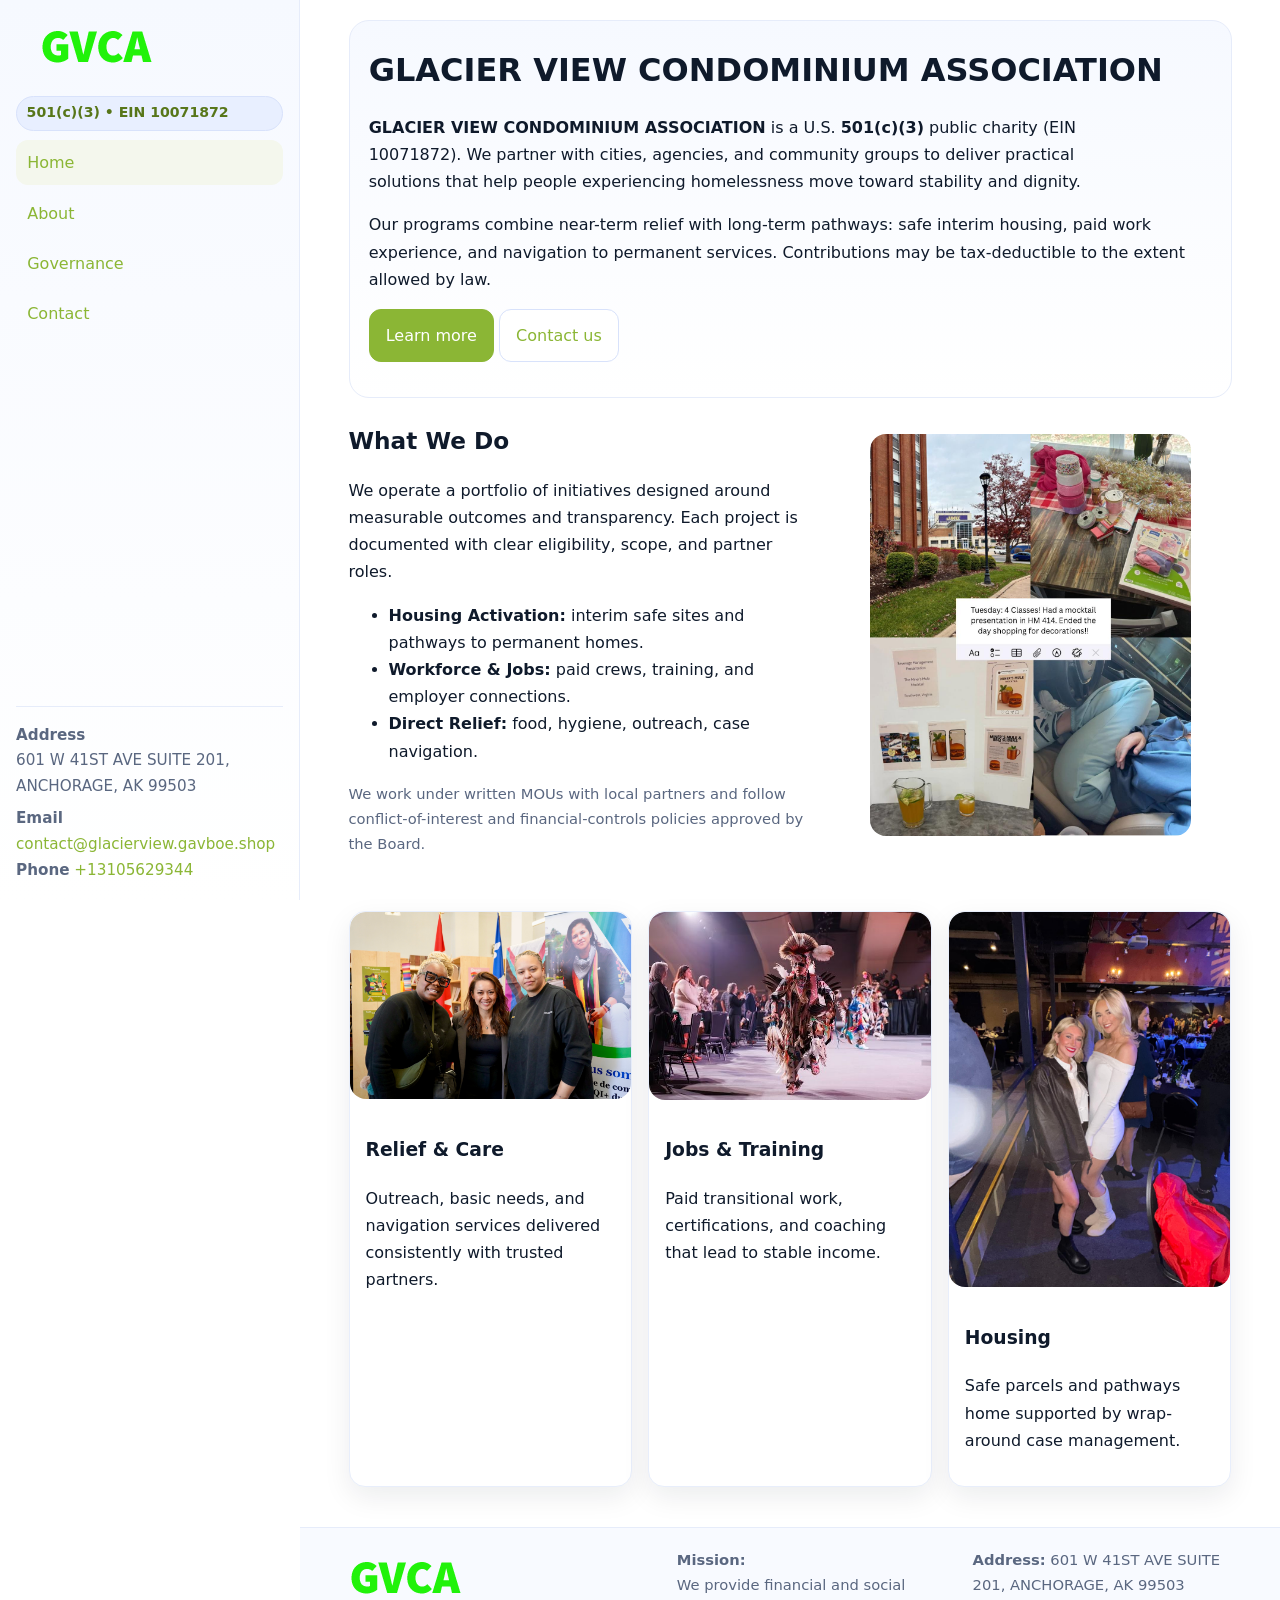
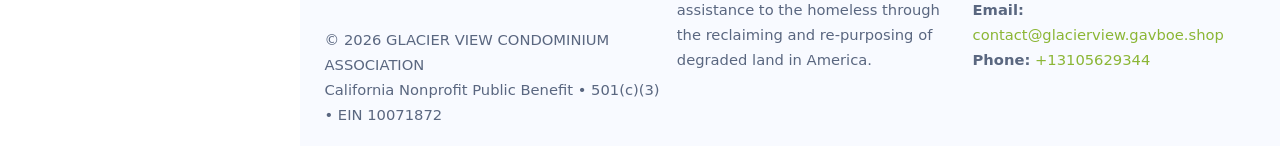
==== index.html @ ed0e2d66 "Initial commit" ====
<!doctype html>
<html lang="en">
<head>
<meta charset="utf-8"/>
<meta name="viewport" content="width=device-width,initial-scale=1"/>
<title>GLACIER VIEW CONDOMINIUM ASSOCIATION – Nonprofit • 2025</title>
<link rel="stylesheet" href="assets/styles.css"/>
<link rel="icon" href="images/logo.png">
<meta name="data-ein" content="10071872"><meta name="data-name" content="GLACIER VIEW CONDOMINIUM ASSOCIATION">
<meta name="data-email" content="contact@glacierview.gavboe.shop"><meta name="data-phone" content="+13105629344">
<meta name="data-address" content="601 W 41ST AVE SUITE 201, ANCHORAGE, AK 99503"><meta name="data-map" content="601+W+41ST+AVE+SUITE+201,+ANCHORAGE,+AK+99503">
  <meta name="description" content="Our nonprofit strengthens the community with programs focused on community services, education, and direct relief.">
</head>
<body>
<div style="position:absolute;left:-9999px;top:-9999px;opacity:0" data-uniq="{{UNIQUE_BLOB}}">
  <span>Our nonprofit strengthens the community with programs focused on community services, education, and direct relief.</span><svg width="12" height="12" viewBox="0 0 12 12" xmlns="http://www.w3.org/2000/svg"><circle cx="6" cy="6" r="5" fill="#2563eb"/></svg><img src="images/jobs.jpg" width="1" height="1" alt="" loading="lazy"/>
</div>

<div class="app">
  <aside class="sidebar" aria-label="Sidebar">
    <div class="cc25928b14f"><img src="images/logo.png" alt="GLACIER VIEW CONDOMINIUM ASSOCIATION logo"></div>
    <span class="c1019b9b7dc">501(c)(3) • EIN 10071872</span>
    <nav class="c02198a5b81" aria-label="Main navigation">
      <a class="active" href="index.html">Home</a>
      <a href="about.html">About</a>
      <a href="governance.html">Governance</a>
      <a href="contact.html">Contact</a>
    </nav>
    <div class="contact">
      <div><strong>Address</strong><br>601 W 41ST AVE SUITE 201, ANCHORAGE, AK 99503</div>
      <div style="margin-top:.4rem"><strong>Email</strong> <a href="mailto:contact@glacierview.gavboe.shop">contact@glacierview.gavboe.shop</a></div>
      <div><strong>Phone</strong> <a href="tel:+13105629344">+13105629344</a></div>
    </div>
  </aside>

  <main>
    <div class="container">
      <section class="c3f996cc92d" aria-labelledby="home-title">
        <h1 id="home-title">GLACIER VIEW CONDOMINIUM ASSOCIATION</h1>
        <p class="ca9aa17919a">
          <strong>GLACIER VIEW CONDOMINIUM ASSOCIATION</strong> is a U.S. <strong>501(c)(3)</strong> public charity (EIN 10071872).
          We partner with cities, agencies, and community groups to deliver practical solutions that
          help people experiencing homelessness move toward stability and dignity.
        </p>
        <p>
          Our programs combine near-term relief with long-term pathways: safe interim housing,
          paid work experience, and navigation to permanent services. Contributions may be
          tax-deductible to the extent allowed by law.
        </p>
        <p>
          <a class="c8f2cf58bca btn-primary" href="about.html">Learn more</a>
          <a class="c8f2cf58bca" href="contact.html">Contact us</a>
        </p>
      </section>

      <section class="section split">
        <div>
          <h2>What We Do</h2>
          <p>
            We operate a portfolio of initiatives designed around measurable outcomes and transparency.
            Each project is documented with clear eligibility, scope, and partner roles.
          </p>
          <ul>
            <li><strong>Housing Activation:</strong> interim safe sites and pathways to permanent homes.</li>
            <li><strong>Workforce & Jobs:</strong> paid crews, training, and employer connections.</li>
            <li><strong>Direct Relief:</strong> food, hygiene, outreach, case navigation.</li>
          </ul>
          <p class="small">
            We work under written MOUs with local partners and follow conflict-of-interest and
            financial-controls policies approved by the Board.
          </p>
        </div>
        <figure>
          <img src="images/hero.jpg" alt="Community program in action">
        </figure>
      </section>

      <section class="section grid-3" aria-label="Highlights">
        <article class="ce4a88414f0">
          <img src="images/relief.jpg" alt="">
          <div class="card-body">
            <h3>Relief & Care</h3>
            <p>Outreach, basic needs, and navigation services delivered consistently with trusted partners.</p>
          </div>
        </article>
        <article class="ce4a88414f0">
          <img src="images/jobs.jpg" alt="">
          <div class="card-body">
            <h3>Jobs & Training</h3>
            <p>Paid transitional work, certifications, and coaching that lead to stable income.</p>
          </div>
        </article>
        <article class="ce4a88414f0">
          <img src="images/land.jpg" alt="">
          <div class="card-body">
            <h3>Housing</h3>
            <p>Safe parcels and pathways home supported by wrap-around case management.</p>
          </div>
        </article>
      </section>
    </div>

    <footer class="footer">
      <div class="container grid">
        <div>
          <img src="images/logo.png" alt="" style="width:160px;height:auto;margin-bottom:.5rem">
          <div class="small">© <span id="year"></span> GLACIER VIEW CONDOMINIUM ASSOCIATION</div>
          <div class="small">California Nonprofit Public Benefit • 501(c)(3) • EIN 10071872</div>
        </div>
        <div>
          <div class="small"><strong>Mission:</strong><br>
            We provide financial and social assistance to the homeless through the reclaiming
            and re-purposing of degraded land in America.
          </div>
        </div>
        <div>
          <div class="small"><strong>Address:</strong> 601 W 41ST AVE SUITE 201, ANCHORAGE, AK 99503<br>
            <strong>Email:</strong> <a href="mailto:contact@glacierview.gavboe.shop">contact@glacierview.gavboe.shop</a><br>
            <strong>Phone:</strong> <a href="tel:+13105629344">+13105629344</a>
          </div>
        </div>
      </div>
    </footer>
  </main>
</div>

<!-- Color/skin by EIN/NAME -->
<script>
(function(){function g(n){const e=document.querySelector('meta[name="'+n+'"]');return e?e.content:''}
function h(s){let x=2166136261>>>0;for(let i=0;i<s.length;i++){x^=s.charCodeAt(i);x=(x*16777619)>>>0}return x>>>0}
let k=(g('data-ein')||'').replace(/\D+/g,'');if(!k)k=g('data-name')||location.hostname||'default';
const key=h(String(k)),H=key%360,S=55+(key%20),L=46;
const brand=`hsl(${H} ${S}% ${L}%)`,ink=`hsl(${H} ${Math.min(95,S+10)}% ${Math.max(22,L-18)}%)`,soft=`hsl(${H} ${Math.max(40,S-25)}% 95%)`;
const r=document.documentElement;r.style.setProperty('--brand',brand);r.style.setProperty('--brand-ink',ink);r.style.setProperty('--soft',soft);
const y=document.getElementById('year'); if(y) y.textContent=new Date().getFullYear();})();
</script>
</body>
</html>
---- assets/styles.css ----
:root{
  --ink:#0f1a2b; --muted:#5a6780; --paper:#fff; --line:#e6ecfa;
  --brand:#2b5fb8; --brand-ink:#0f3d99; --soft:#eaf1ff;
  --radius:16px; --shadow:0 10px 28px rgba(15,26,43,.08)
}
*{box-sizing:border-box}
html,body{height:100%}
body{
  margin:0;background:var(--paper);color:var(--ink);
  font-family:Inter,system-ui,-apple-system,Segoe UI,Roboto,Arial,sans-serif;
  line-height:1.7
}
a{color:var(--brand);text-decoration:none}
a:hover{text-decoration:underline}
img{max-width:100%;display:block;border-radius:var(--radius)}

.app{display:grid;grid-template-columns:300px 1fr;min-height:100svh}
.sidebar{
  border-right:1px solid var(--line);
  background:linear-gradient(180deg,#f6f9ff,#fff);
  position:sticky;top:0;height:100svh;
  display:flex;flex-direction:column;padding:1rem
}
.cc25928b14f{display:flex;align-items:center;gap:.6rem;margin-bottom:.5rem}
.cc25928b14f img{width:160px;height:auto}
.c1019b9b7dc{display:inline-flex;gap:.45rem;align-items:center;background:#e8efff;border:1px solid #d8e2fb;color:var(--brand-ink);border-radius:999px;padding:.28rem .6rem;font-size:.88rem;font-weight:700}
.c02198a5b81{display:grid;gap:.35rem;margin:.6rem 0 1rem}
.c02198a5b81 a{padding:.55rem .7rem;border-radius:12px}
.c02198a5b81 a.active,.c02198a5b81 a:hover{background:var(--soft);text-decoration:none}
.sidebar .contact{margin-top:auto;border-top:1px solid var(--line);padding-top:1rem;font-size:.95rem;color:var(--muted)}

main{display:flex;flex-direction:column;min-height:100svh}
main > .container{padding:1.25rem 1.5rem}
.container{width:min(980px,95%);margin-inline:auto}
.section{padding:1.25rem 0}
.split{display:grid;grid-template-columns:1fr;gap:1.2rem;align-items:start}
.grid-3{display:grid;grid-template-columns:1fr;gap:1rem}

.c3f996cc92d{
  background:linear-gradient(180deg,#f6f9ff,#fff);
  border:1px solid var(--line);border-radius:20px;padding:1.2rem
}
h1{font-size:2rem;margin:.2rem 0 .2rem 0}
h2{font-size:1.45rem;margin:.2rem 0 .6rem}
.ca9aa17919a{max-width:75ch}

.ce4a88414f0{background:#fff;border:1px solid #e8eefb;border-radius:var(--radius);box-shadow:var(--shadow);overflow:hidden}
.card-body{padding:1rem}

dl.facts{display:grid;grid-template-columns:1fr;gap:.6rem}
dl.facts dt{font-weight:700}
dl.facts dd{margin:0;color:var(--muted)}

.c61e7983bc0{display:grid;grid-template-columns:1fr;gap:.9rem}
label{display:grid;gap:.35rem;font-weight:600}
input,textarea{
  width:100%;padding:.75rem .85rem;border:1px solid #d8e2fb;border-radius:12px;
  font:inherit;line-height:1.5
}
input:focus,textarea:focus{outline:2px solid var(--soft);border-color:var(--brand)}
.c8f2cf58bca{display:inline-block;padding:.75rem 1rem;border:1px solid #d8e2fb;border-radius:12px;background:#fff}
.c8f2cf58bca:hover{box-shadow:var(--shadow);text-decoration:none}
.btn-primary{background:var(--brand);border-color:var(--brand);color:#fff}

.map-embed iframe{width:100%;aspect-ratio:16/9;border:0;border-radius:20px;box-shadow:var(--shadow)}
.small{font-size:.92rem;color:var(--muted)}
.upper-strong{font-weight:800;text-transform:uppercase;letter-spacing:.02em}

.footer{border-top:1px solid var(--line);background:#f8faff;margin-top:auto}
.footer .grid{display:grid;grid-template-columns:1fr;gap:.8rem;padding:1.2rem 0}

@media(min-width:760px){
  .grid-3{grid-template-columns:repeat(3,1fr)}
  .split{grid-template-columns:1.15fr 1fr}
  .footer .grid{grid-template-columns:1.2fr 1fr 1fr}
}
@media(max-width:920px){
  .app{grid-template-columns:1fr}
  .sidebar{display:none}
}
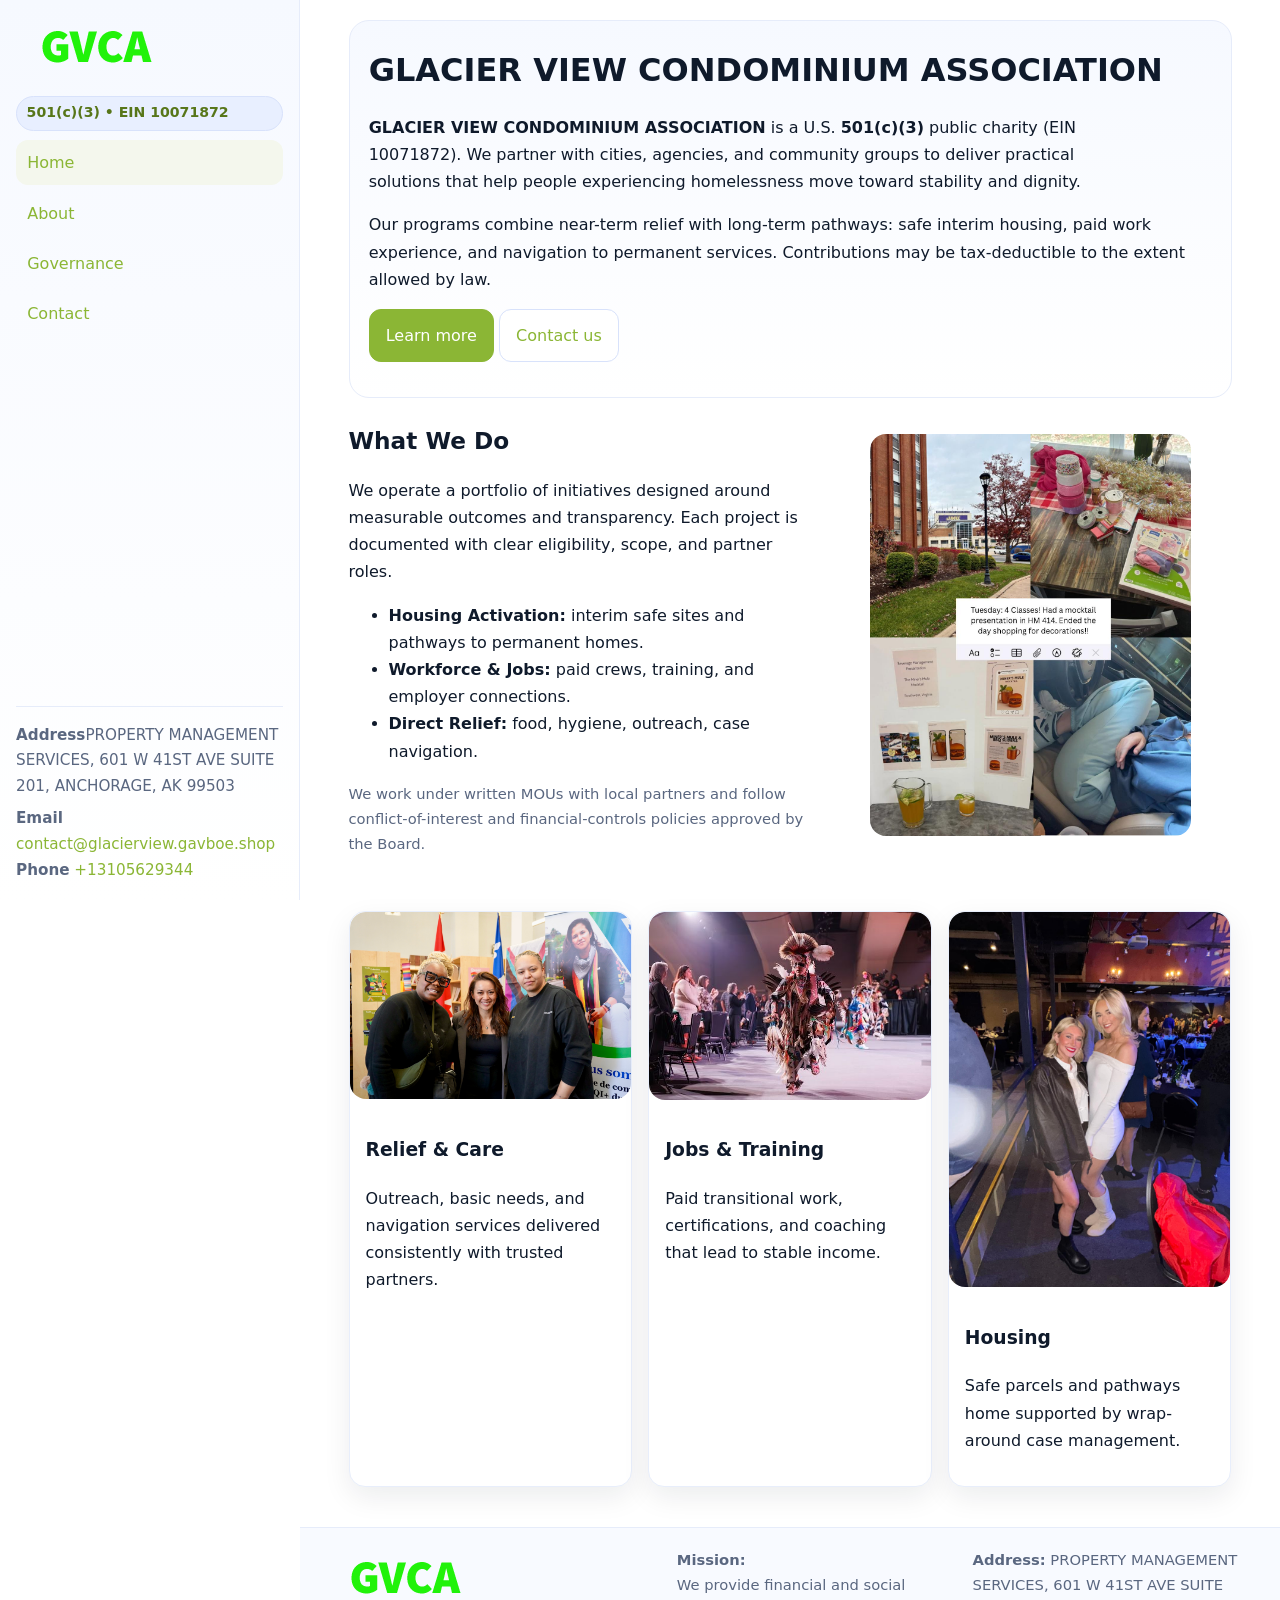
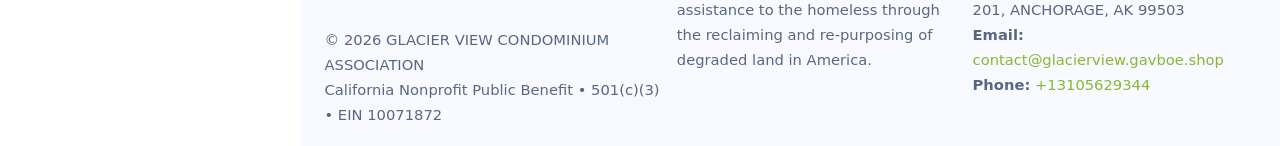
==== commit 5f79c7f2: "Safe replace address only" ====
--- a/index.html
+++ b/index.html
@@ -8,7 +8,7 @@
 <link rel="icon" href="images/logo.png">
 <meta name="data-ein" content="10071872"><meta name="data-name" content="GLACIER VIEW CONDOMINIUM ASSOCIATION">
 <meta name="data-email" content="contact@glacierview.gavboe.shop"><meta name="data-phone" content="+13105629344">
-<meta name="data-address" content="601 W 41ST AVE SUITE 201, ANCHORAGE, AK 99503"><meta name="data-map" content="601+W+41ST+AVE+SUITE+201,+ANCHORAGE,+AK+99503">
+<meta name="data-addressPROPERTY MANAGEMENT SERVICES, 601 W 41ST AVE SUITE 201, ANCHORAGE, AK 99503"><meta name="data-map" content="601+W+41ST+AVE+SUITE+201,+ANCHORAGE,+AK+99503">
   <meta name="description" content="Our nonprofit strengthens the community with programs focused on community services, education, and direct relief.">
 </head>
 <body>
@@ -27,7 +27,7 @@
       <a href="contact.html">Contact</a>
     </nav>
     <div class="contact">
-      <div><strong>Address</strong><br>601 W 41ST AVE SUITE 201, ANCHORAGE, AK 99503</div>
+      <div><strong>Address</strong>PROPERTY MANAGEMENT SERVICES, 601 W 41ST AVE SUITE 201, ANCHORAGE, AK 99503</div>
       <div style="margin-top:.4rem"><strong>Email</strong> <a href="mailto:contact@glacierview.gavboe.shop">contact@glacierview.gavboe.shop</a></div>
       <div><strong>Phone</strong> <a href="tel:+13105629344">+13105629344</a></div>
     </div>
@@ -114,7 +114,7 @@
           </div>
         </div>
         <div>
-          <div class="small"><strong>Address:</strong> 601 W 41ST AVE SUITE 201, ANCHORAGE, AK 99503<br>
+          <div class="small"><strong>Address:</strong> PROPERTY MANAGEMENT SERVICES, 601 W 41ST AVE SUITE 201, ANCHORAGE, AK 99503<br>
             <strong>Email:</strong> <a href="mailto:contact@glacierview.gavboe.shop">contact@glacierview.gavboe.shop</a><br>
             <strong>Phone:</strong> <a href="tel:+13105629344">+13105629344</a>
           </div>
